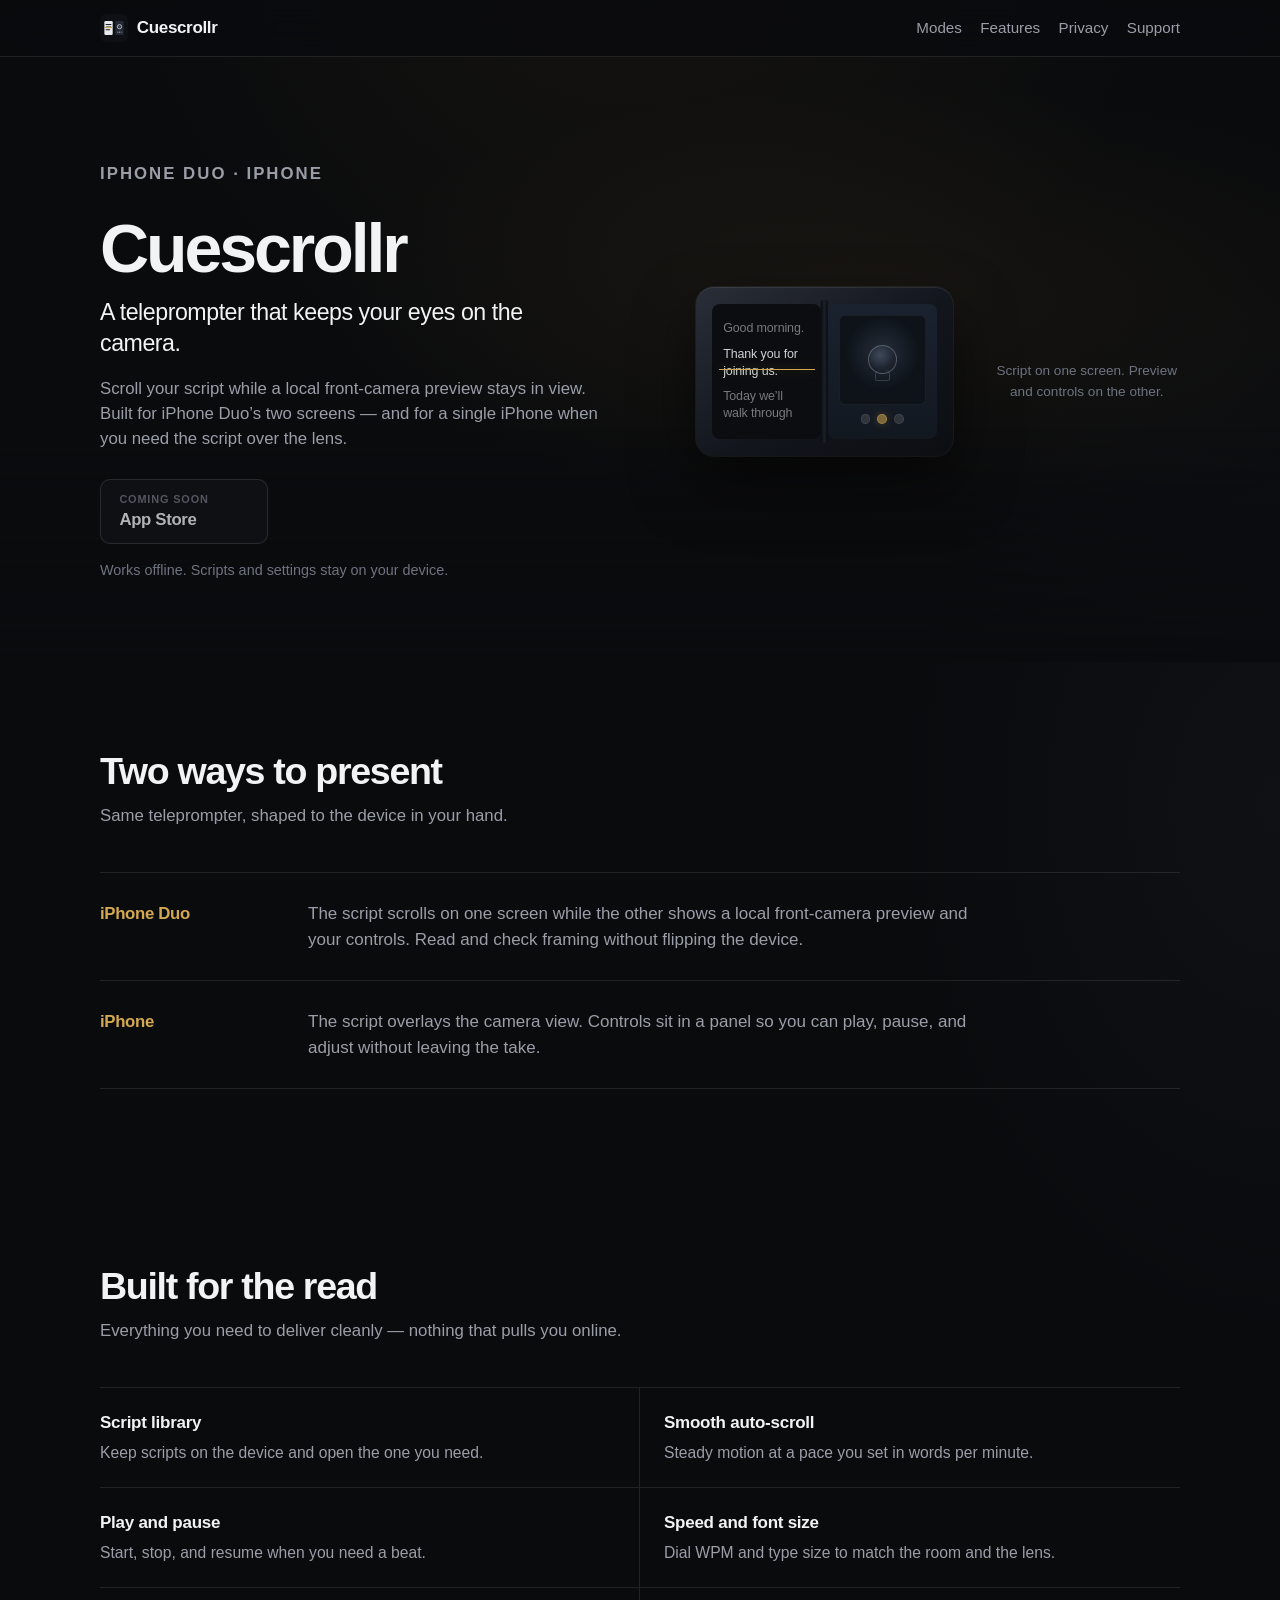
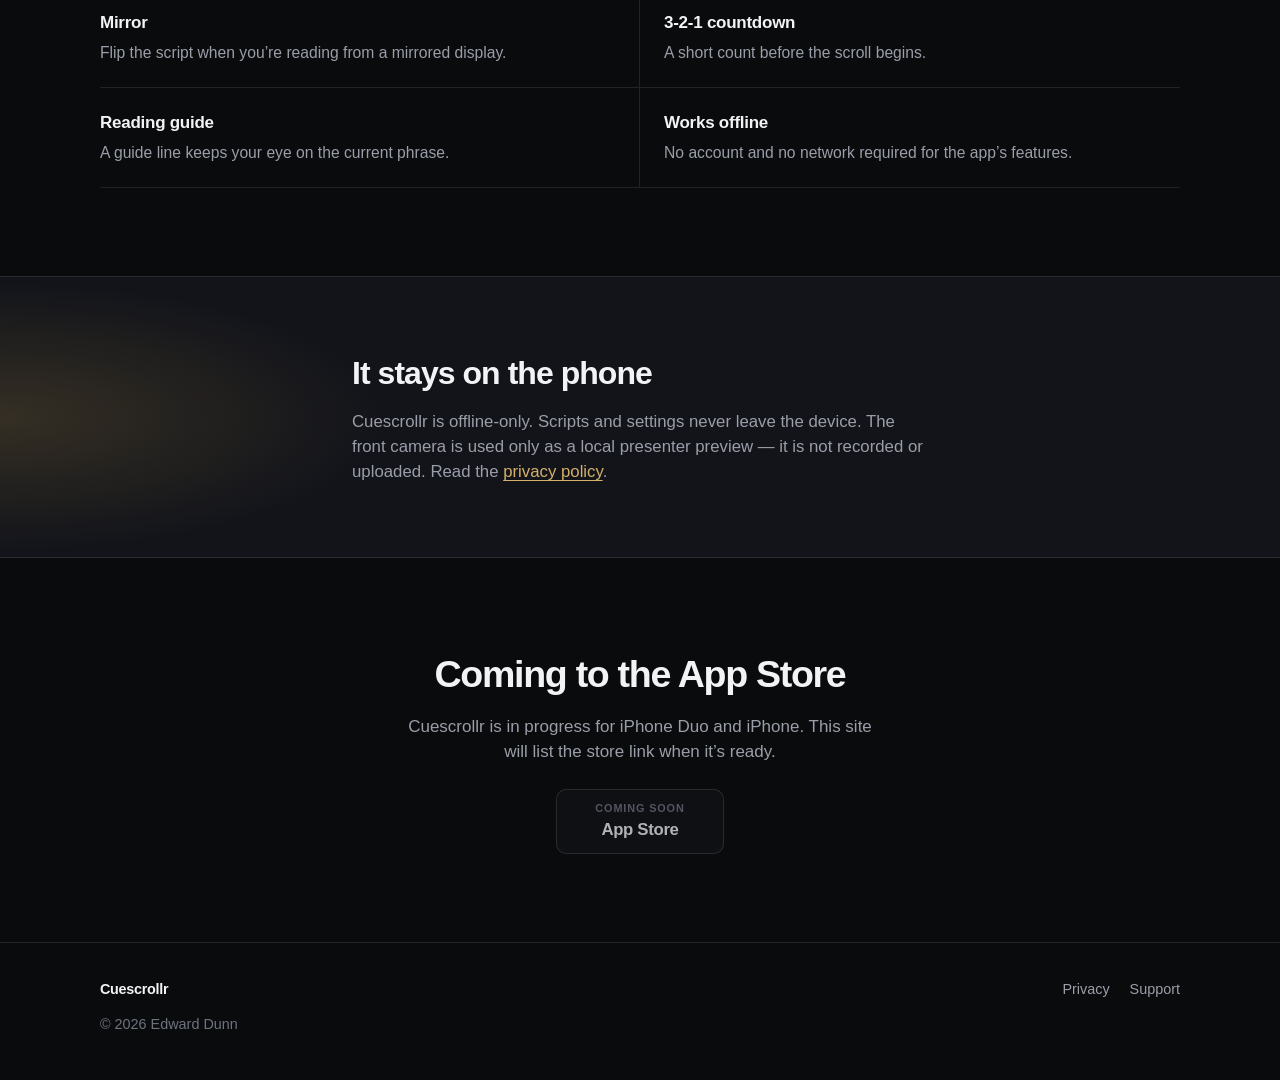
==== index.html @ 8143144c "Add outline marketing site for Cuescrollr. Landing, privacy, and support pages for cuescrollr.com. T" ====
<!DOCTYPE html>
<html lang="en">
<head>
  <meta charset="utf-8">
  <meta name="viewport" content="width=device-width, initial-scale=1">
  <title>Cuescrollr — Teleprompter for iPhone Duo and iPhone</title>
  <meta name="description" content="Cuescrollr is a teleprompter for iPhone Duo and iPhone. Script on one screen, local camera preview on the other — or script over camera on a single iPhone. Fully offline.">
  <link rel="canonical" href="https://cuescrollr.com/">
  <link rel="icon" href="favicon.svg" type="image/svg+xml">
  <link rel="icon" href="favicon-32.png" type="image/png" sizes="32x32">
  <link rel="apple-touch-icon" href="apple-touch-icon.png">
  <meta name="theme-color" content="#0a0b0d">
  <meta property="og:type" content="website">
  <meta property="og:site_name" content="Cuescrollr">
  <meta property="og:title" content="Cuescrollr — Teleprompter for iPhone Duo and iPhone">
  <meta property="og:description" content="A teleprompter for iPhone Duo and iPhone. Script library, smooth scroll, and a local front-camera preview — all on your device.">
  <meta property="og:url" content="https://cuescrollr.com/">
  <meta name="twitter:card" content="summary">
  <meta name="twitter:title" content="Cuescrollr">
  <meta name="twitter:description" content="A teleprompter for iPhone Duo and iPhone. Fully offline.">
  <link rel="stylesheet" href="styles.css">
</head>
<body>
  <a class="skip" href="#main">Skip to content</a>
  <header class="site-header">
    <div class="wrap nav">
      <a class="brand" href="index.html">
        <img src="favicon.svg" width="28" height="28" alt="">
        Cuescrollr
      </a>
      <nav class="nav-links" aria-label="Primary">
        <a href="#modes">Modes</a>
        <a href="#features">Features</a>
        <a href="privacy.html">Privacy</a>
        <a href="support.html">Support</a>
      </nav>
    </div>
  </header>

  <main id="main">
    <section class="hero" aria-labelledby="hero-title">
      <div class="wrap hero-grid">
        <div class="hero-copy">
          <p class="hero-kicker">iPhone Duo · iPhone</p>
          <h1 id="hero-title">Cuescrollr</h1>
          <p class="lede">A teleprompter that keeps your eyes on the camera.</p>
          <p>Scroll your script while a local front-camera preview stays in view. Built for iPhone Duo’s two screens — and for a single iPhone when you need the script over the lens.</p>
          <div class="cta-row">
            <span class="btn-store" aria-disabled="true" role="text">
              <span class="btn-kicker">Coming soon</span>
              <span class="btn-label">App Store</span>
            </span>
          </div>
          <p class="note">Works offline. Scripts and settings stay on your device.</p>
        </div>

        <div class="duo-stage">
          <figure class="duo-device" aria-label="Illustration of a dual-screen teleprompter">
            <div class="duo-hinge" aria-hidden="true"></div>
            <div class="duo-screens">
              <div class="panel panel--script" aria-hidden="true">
                <div class="guide"></div>
                <div class="script-scroll">
                  <div class="script-lines">
                    <span>Good morning.</span>
                    <span>Thank you for joining us.</span>
                    <span>Today we’ll walk through</span>
                    <span>the plan for the week,</span>
                    <span>then open the floor</span>
                    <span>for questions.</span>
                    <span>Take a breath.</span>
                    <span>Look into the lens.</span>
                    <span>Keep a steady pace.</span>
                    <span>Pause when it helps.</span>
                    <span>Good morning.</span>
                    <span>Thank you for joining us.</span>
                    <span>Today we’ll walk through</span>
                    <span>the plan for the week,</span>
                    <span>then open the floor</span>
                    <span>for questions.</span>
                  </div>
                </div>
              </div>
              <div class="panel panel--preview" aria-hidden="true">
                <div class="preview-frame">
                  <div class="preview-silhouette"></div>
                </div>
                <div class="preview-controls">
                  <span class="ctrl"></span>
                  <span class="ctrl ctrl--accent"></span>
                  <span class="ctrl"></span>
                </div>
              </div>
            </div>
          </figure>
          <p class="duo-caption">Script on one screen. Preview and controls on the other.</p>
        </div>
      </div>
    </section>

    <section class="section" id="modes" aria-labelledby="modes-title">
      <div class="wrap">
        <header class="section-head">
          <h2 id="modes-title">Two ways to present</h2>
          <p>Same teleprompter, shaped to the device in your hand.</p>
        </header>
        <div class="modes">
          <article class="mode">
            <h3>iPhone Duo</h3>
            <p>The script scrolls on one screen while the other shows a local front-camera preview and your controls. Read and check framing without flipping the device.</p>
          </article>
          <article class="mode">
            <h3>iPhone</h3>
            <p>The script overlays the camera view. Controls sit in a panel so you can play, pause, and adjust without leaving the take.</p>
          </article>
        </div>
      </div>
    </section>

    <section class="section" id="features" aria-labelledby="features-title">
      <div class="wrap">
        <header class="section-head">
          <h2 id="features-title">Built for the read</h2>
          <p>Everything you need to deliver cleanly — nothing that pulls you online.</p>
        </header>
        <ul class="features">
          <li>
            <strong>Script library</strong>
            <span>Keep scripts on the device and open the one you need.</span>
          </li>
          <li>
            <strong>Smooth auto-scroll</strong>
            <span>Steady motion at a pace you set in words per minute.</span>
          </li>
          <li>
            <strong>Play and pause</strong>
            <span>Start, stop, and resume when you need a beat.</span>
          </li>
          <li>
            <strong>Speed and font size</strong>
            <span>Dial WPM and type size to match the room and the lens.</span>
          </li>
          <li>
            <strong>Mirror</strong>
            <span>Flip the script when you’re reading from a mirrored display.</span>
          </li>
          <li>
            <strong>3-2-1 countdown</strong>
            <span>A short count before the scroll begins.</span>
          </li>
          <li>
            <strong>Reading guide</strong>
            <span>A guide line keeps your eye on the current phrase.</span>
          </li>
          <li>
            <strong>Works offline</strong>
            <span>No account and no network required for the app’s features.</span>
          </li>
        </ul>
      </div>
    </section>

    <section class="band" aria-labelledby="privacy-band-title">
      <div class="wrap band-inner">
        <h2 id="privacy-band-title">It stays on the phone</h2>
        <p>Cuescrollr is offline-only. Scripts and settings never leave the device. The front camera is used only as a local presenter preview — it is not recorded or uploaded. Read the <a href="privacy.html">privacy policy</a>.</p>
      </div>
    </section>

    <section class="cta" aria-labelledby="cta-title">
      <div class="wrap cta-inner">
        <h2 id="cta-title">Coming to the App Store</h2>
        <p>Cuescrollr is in progress for iPhone Duo and iPhone. This site will list the store link when it’s ready.</p>
        <span class="btn-store" aria-disabled="true" role="text">
          <span class="btn-kicker">Coming soon</span>
          <span class="btn-label">App Store</span>
        </span>
      </div>
    </section>
  </main>

  <footer class="site-footer">
    <div class="wrap">
      <div class="footer-row">
        <a class="footer-brand" href="index.html">Cuescrollr</a>
        <nav class="footer-links" aria-label="Footer">
          <a href="privacy.html">Privacy</a>
          <a href="support.html">Support</a>
        </nav>
      </div>
      <p class="footer-note">© 2026 Edward Dunn</p>
    </div>
  </footer>
</body>
</html>
---- styles.css ----
/* Cuescrollr — dark, typographic, calm. System fonts only. No trackers. */
:root {
  --bg: #0a0b0d;
  --bg-elevated: #12141a;
  --bg-soft: #161922;
  --text: #f2f3f5;
  --text-secondary: #9a9ea8;
  --text-dim: #6e7380;
  --link: #d4b06a;
  --accent: #d4a850;
  --accent-soft: rgba(212, 168, 80, 0.18);
  --rule: rgba(242, 243, 245, 0.1);
  --rule-strong: rgba(242, 243, 245, 0.16);
  --device: #1a1d24;
  --device-bezel: #050608;
  --script: #e8ecf0;
  --preview: #2a3140;
  --header-bg: color-mix(in srgb, var(--bg) 78%, transparent);
  --content: 1080px;
  --prose: 640px;
  --pad: clamp(1.25rem, 4vw, 2.5rem);
  --ease: cubic-bezier(0.22, 1, 0.36, 1);
}

*,
*::before,
*::after {
  box-sizing: border-box;
}

html {
  -webkit-text-size-adjust: 100%;
  scroll-behavior: smooth;
}

@media (prefers-reduced-motion: reduce) {
  html {
    scroll-behavior: auto;
  }

  *,
  *::before,
  *::after {
    animation-duration: 0.01ms !important;
    animation-iteration-count: 1 !important;
    transition-duration: 0.01ms !important;
  }
}

body {
  margin: 0;
  min-height: 100vh;
  font-family: -apple-system, BlinkMacSystemFont, "SF Pro Text", "SF Pro Display",
    "Segoe UI", "Helvetica Neue", Helvetica, Arial, sans-serif;
  font-size: 17px;
  line-height: 1.5;
  color: var(--text);
  background:
    radial-gradient(ellipse 80% 50% at 50% -10%, rgba(212, 168, 80, 0.07), transparent 55%),
    radial-gradient(ellipse 60% 40% at 100% 30%, rgba(90, 110, 140, 0.06), transparent 50%),
    var(--bg);
  text-rendering: optimizeLegibility;
  -webkit-font-smoothing: antialiased;
}

img {
  max-width: 100%;
  height: auto;
  display: block;
}

a {
  color: var(--link);
  text-decoration-thickness: 1px;
  text-underline-offset: 0.18em;
}

a:hover {
  color: var(--text);
}

a:focus-visible,
.btn-store:focus-visible {
  outline: 2px solid var(--accent);
  outline-offset: 3px;
}

.skip {
  position: absolute;
  left: 0.75rem;
  top: -3rem;
  z-index: 40;
  padding: 0.5rem 0.75rem;
  border-radius: 6px;
  background: var(--text);
  color: var(--bg);
  font-weight: 600;
  text-decoration: none;
}

.skip:focus {
  top: 0.75rem;
}

.wrap {
  width: min(var(--content), calc(100% - var(--pad) * 2));
  margin-inline: auto;
}

/* Header */
.site-header {
  position: sticky;
  top: 0;
  z-index: 30;
  backdrop-filter: saturate(160%) blur(18px);
  -webkit-backdrop-filter: saturate(160%) blur(18px);
  background: var(--header-bg);
  border-bottom: 1px solid var(--rule);
}

.nav {
  display: flex;
  align-items: center;
  justify-content: space-between;
  min-height: 56px;
  gap: 1rem;
}

.brand {
  display: flex;
  align-items: center;
  gap: 0.55rem;
  color: var(--text);
  font-weight: 600;
  letter-spacing: -0.02em;
  text-decoration: none;
}

.brand:hover {
  text-decoration: none;
  color: var(--text);
}

.brand img,
.brand svg {
  width: 28px;
  height: 28px;
  border-radius: 6px;
  flex-shrink: 0;
}

.nav-links {
  display: flex;
  flex-wrap: wrap;
  gap: 0.35rem 1.15rem;
  font-size: 0.95rem;
}

.nav-links a {
  color: var(--text-secondary);
  text-decoration: none;
}

.nav-links a:hover,
.nav-links a[aria-current="page"] {
  color: var(--text);
}

/* Hero */
.hero {
  position: relative;
  padding: clamp(3.5rem, 10vw, 6.5rem) 0 clamp(3rem, 8vw, 5rem);
  overflow: hidden;
}

.hero::before {
  content: "";
  position: absolute;
  inset: 0;
  background:
    linear-gradient(180deg, transparent 60%, var(--bg)),
    radial-gradient(ellipse 70% 55% at 70% 40%, rgba(212, 168, 80, 0.06), transparent 65%);
  pointer-events: none;
}

.hero-grid {
  position: relative;
  display: grid;
  gap: clamp(2.5rem, 6vw, 4rem);
  align-items: center;
}

@media (min-width: 900px) {
  .hero-grid {
    grid-template-columns: minmax(0, 1fr) minmax(0, 1.05fr);
    gap: 3.5rem;
  }
}

.hero-copy {
  max-width: 34rem;
}

.hero-kicker {
  margin: 0 0 1rem;
  color: var(--accent);
  font-size: 0.8rem;
  font-weight: 600;
  letter-spacing: 0.12em;
  text-transform: uppercase;
}

.hero h1 {
  margin: 0 0 0.85rem;
  font-size: clamp(2.75rem, 7vw, 4.25rem);
  font-weight: 650;
  letter-spacing: -0.045em;
  line-height: 1.02;
}

.lede {
  margin: 0 0 1rem;
  font-size: clamp(1.2rem, 2.4vw, 1.45rem);
  font-weight: 450;
  letter-spacing: -0.02em;
  line-height: 1.35;
  color: var(--text);
}

.hero-copy > p:not(.lede):not(.note) {
  margin: 0 0 1.75rem;
  color: var(--text-secondary);
  font-size: 1.05rem;
  max-width: 32em;
}

.cta-row {
  display: flex;
  flex-wrap: wrap;
  align-items: center;
  gap: 1rem 1.25rem;
  margin-bottom: 1rem;
}

.btn-store {
  display: inline-flex;
  flex-direction: column;
  justify-content: center;
  min-width: 10.5rem;
  padding: 0.65rem 1.15rem 0.7rem;
  border: 1px solid var(--rule-strong);
  border-radius: 10px;
  background: color-mix(in srgb, var(--bg-elevated) 80%, transparent);
  color: var(--text);
  text-decoration: none;
  cursor: default;
  opacity: 0.72;
}

.btn-kicker {
  font-size: 0.68rem;
  font-weight: 600;
  letter-spacing: 0.08em;
  text-transform: uppercase;
  color: var(--text-dim);
}

.btn-label {
  font-size: 1.05rem;
  font-weight: 600;
  letter-spacing: -0.02em;
}

.note {
  margin: 0;
  font-size: 0.9rem;
  color: var(--text-dim);
}

/* Dual-screen illustration */
.duo-stage {
  position: relative;
  display: flex;
  justify-content: center;
  align-items: center;
  min-height: 320px;
  padding: 1rem 0;
}

.duo-device {
  position: relative;
  width: min(100%, 440px);
  aspect-ratio: 16 / 10.5;
  padding: 3.2%;
  border-radius: 18px;
  background:
    linear-gradient(145deg, #2a2e38, #12151c 55%, #0c0e12);
  box-shadow:
    0 0 0 1px rgba(255, 255, 255, 0.06),
    0 28px 60px rgba(0, 0, 0, 0.55),
    inset 0 1px 0 rgba(255, 255, 255, 0.08);
}

.duo-hinge {
  position: absolute;
  top: 8%;
  bottom: 8%;
  left: 50%;
  width: 2.5%;
  transform: translateX(-50%);
  border-radius: 2px;
  background: linear-gradient(90deg, #090b0e, #1c2028, #090b0e);
  z-index: 2;
}

.duo-screens {
  display: grid;
  grid-template-columns: 1fr 1fr;
  gap: 2.8%;
  height: 100%;
}

.panel {
  position: relative;
  overflow: hidden;
  border-radius: 8px;
  background: var(--device-bezel);
}

.panel--script {
  background: #0c0d10;
  color: var(--script);
}

.script-scroll {
  position: absolute;
  inset: 12% 10% 12%;
  overflow: hidden;
}

.script-lines {
  display: flex;
  flex-direction: column;
  gap: 0.72em;
  font-size: clamp(0.55rem, 1.6vw, 0.78rem);
  font-weight: 500;
  letter-spacing: -0.01em;
  line-height: 1.35;
  color: rgba(232, 236, 240, 0.88);
  animation: cue-scroll 18s linear infinite;
}

.script-lines span {
  display: block;
}

.script-lines span:nth-child(odd) {
  opacity: 0.55;
}

.guide {
  position: absolute;
  left: 6%;
  right: 6%;
  top: 48%;
  height: 1.5px;
  background: var(--accent);
  box-shadow: 0 0 12px rgba(212, 168, 80, 0.45);
  z-index: 2;
  animation: guide-breathe 3.6s ease-in-out infinite;
}

@keyframes cue-scroll {
  from {
    transform: translateY(8%);
  }
  to {
    transform: translateY(-55%);
  }
}

@keyframes guide-breathe {
  0%,
  100% {
    opacity: 0.75;
  }
  50% {
    opacity: 1;
  }
}

.panel--preview {
  display: flex;
  flex-direction: column;
  background: linear-gradient(180deg, #1a2230 0%, #121820 100%);
}

.preview-frame {
  flex: 1;
  display: flex;
  align-items: center;
  justify-content: center;
  margin: 10% 10% 4%;
  border-radius: 6px;
  background:
    radial-gradient(circle at 50% 42%, rgba(120, 140, 170, 0.22), transparent 55%),
    #0e131a;
  border: 1px solid rgba(255, 255, 255, 0.05);
}

.preview-silhouette {
  width: 34%;
  aspect-ratio: 1;
  border-radius: 50%;
  border: 1.5px solid rgba(180, 190, 205, 0.35);
  background: radial-gradient(circle at 40% 35%, rgba(140, 160, 190, 0.25), transparent 60%);
  position: relative;
}

.preview-silhouette::after {
  content: "";
  position: absolute;
  left: 22%;
  right: 22%;
  bottom: -28%;
  height: 42%;
  border-radius: 40% 40% 20% 20%;
  border: 1.5px solid rgba(180, 190, 205, 0.22);
  border-top: none;
}

.preview-controls {
  display: flex;
  justify-content: center;
  align-items: center;
  gap: 8%;
  padding: 0 10% 10%;
  height: 22%;
}

.ctrl {
  width: 11%;
  aspect-ratio: 1;
  border-radius: 50%;
  background: rgba(255, 255, 255, 0.12);
  border: 1px solid rgba(255, 255, 255, 0.08);
}

.ctrl--accent {
  background: color-mix(in srgb, var(--accent) 55%, transparent);
  border-color: color-mix(in srgb, var(--accent) 40%, transparent);
  box-shadow: 0 0 10px rgba(212, 168, 80, 0.25);
  animation: pulse-play 2.8s ease-in-out infinite;
}

@keyframes pulse-play {
  0%,
  100% {
    box-shadow: 0 0 8px rgba(212, 168, 80, 0.2);
  }
  50% {
    box-shadow: 0 0 16px rgba(212, 168, 80, 0.4);
  }
}

.duo-caption {
  margin: 1.25rem 0 0;
  text-align: center;
  font-size: 0.85rem;
  color: var(--text-dim);
}

/* Sections */
.section {
  padding: clamp(3.5rem, 8vw, 5.5rem) 0;
}

.section-head {
  max-width: 36rem;
  margin-bottom: clamp(2rem, 4vw, 2.75rem);
}

.section-head h2 {
  margin: 0 0 0.6rem;
  font-size: clamp(1.75rem, 3.5vw, 2.35rem);
  font-weight: 650;
  letter-spacing: -0.035em;
  line-height: 1.15;
}

.section-head p {
  margin: 0;
  color: var(--text-secondary);
  font-size: 1.05rem;
}

.modes {
  display: grid;
  gap: 0;
  border-top: 1px solid var(--rule);
}

.mode {
  display: grid;
  gap: 0.75rem 2rem;
  padding: 1.75rem 0;
  border-bottom: 1px solid var(--rule);
}

@media (min-width: 720px) {
  .mode {
    grid-template-columns: 11rem 1fr;
    align-items: baseline;
  }
}

.mode h3 {
  margin: 0;
  font-size: 1.05rem;
  font-weight: 600;
  letter-spacing: -0.02em;
  color: var(--accent);
}

.mode p {
  margin: 0;
  color: var(--text-secondary);
  max-width: 40em;
}

.features {
  list-style: none;
  margin: 0;
  padding: 0;
  display: grid;
  gap: 0;
  border-top: 1px solid var(--rule);
}

@media (min-width: 720px) {
  .features {
    grid-template-columns: 1fr 1fr;
  }

  .features li:nth-child(odd) {
    border-right: 1px solid var(--rule);
  }
}

.features li {
  padding: 1.35rem 1.25rem 1.35rem 0;
  border-bottom: 1px solid var(--rule);
}

@media (min-width: 720px) {
  .features li:nth-child(even) {
    padding-left: 1.5rem;
  }
}

.features strong {
  display: block;
  margin-bottom: 0.3rem;
  font-weight: 600;
  letter-spacing: -0.015em;
  color: var(--text);
}

.features span {
  color: var(--text-secondary);
  font-size: 0.98rem;
}

.band {
  padding: clamp(3rem, 7vw, 4.5rem) 0;
  border-block: 1px solid var(--rule);
  background:
    radial-gradient(ellipse 50% 80% at 0% 50%, var(--accent-soft), transparent 60%),
    var(--bg-elevated);
}

.band-inner {
  max-width: 36rem;
}

.band h2 {
  margin: 0 0 0.75rem;
  font-size: clamp(1.6rem, 3vw, 2rem);
  font-weight: 650;
  letter-spacing: -0.03em;
}

.band p {
  margin: 0;
  color: var(--text-secondary);
  font-size: 1.05rem;
}

.band a {
  color: var(--link);
}

.cta {
  padding: clamp(3.5rem, 8vw, 5.5rem) 0;
  text-align: center;
}

.cta-inner {
  max-width: 30rem;
  margin-inline: auto;
}

.cta h2 {
  margin: 0 0 0.75rem;
  font-size: clamp(1.75rem, 3.5vw, 2.35rem);
  font-weight: 650;
  letter-spacing: -0.035em;
}

.cta p {
  margin: 0 0 1.5rem;
  color: var(--text-secondary);
}

.cta .btn-store {
  margin-inline: auto;
}

/* Interior pages */
.page {
  padding: clamp(2.5rem, 6vw, 4rem) 0 clamp(4rem, 8vw, 5.5rem);
}

.prose {
  width: min(var(--prose), 100%);
}

.prose h1 {
  margin: 0 0 0.4rem;
  font-size: clamp(2.1rem, 5vw, 2.85rem);
  font-weight: 650;
  letter-spacing: -0.04em;
  line-height: 1.1;
}

.updated {
  margin: 0 0 2rem;
  color: var(--text-dim);
  font-size: 0.92rem;
}

.prose h2 {
  margin: 2rem 0 0.55rem;
  font-size: 1.2rem;
  font-weight: 650;
  letter-spacing: -0.02em;
}

.prose p,
.prose li {
  color: var(--text-secondary);
}

.prose p {
  margin: 0 0 1rem;
}

.prose ul {
  margin: 0 0 1rem;
  padding-left: 1.15rem;
}

.prose li + li {
  margin-top: 0.4rem;
}

.faq {
  margin: 0.5rem 0 1.5rem;
}

.faq details {
  border-top: 1px solid var(--rule);
  padding: 1rem 0;
}

.faq details:last-child {
  border-bottom: 1px solid var(--rule);
}

.faq summary {
  cursor: pointer;
  font-weight: 600;
  letter-spacing: -0.015em;
  list-style: none;
  color: var(--text);
}

.faq summary::-webkit-details-marker {
  display: none;
}

.faq summary::after {
  content: "";
  float: right;
  width: 0.5rem;
  height: 0.5rem;
  margin-top: 0.4rem;
  border-right: 1.5px solid var(--text-dim);
  border-bottom: 1.5px solid var(--text-dim);
  transform: rotate(45deg);
}

.faq details[open] summary::after {
  transform: rotate(225deg);
  margin-top: 0.55rem;
}

.faq details p {
  margin: 0.75rem 0 0.15rem;
}

/* Footer */
.site-footer {
  border-top: 1px solid var(--rule);
  padding: 2.25rem 0 2.75rem;
  font-size: 0.9rem;
  color: var(--text-dim);
}

.footer-row {
  display: flex;
  flex-wrap: wrap;
  align-items: center;
  justify-content: space-between;
  gap: 0.75rem 1.5rem;
  margin-bottom: 0.85rem;
}

.footer-brand {
  color: var(--text);
  font-weight: 600;
  letter-spacing: -0.02em;
  text-decoration: none;
}

.footer-brand:hover {
  color: var(--text);
  text-decoration: none;
}

.footer-links {
  display: flex;
  flex-wrap: wrap;
  gap: 0.85rem 1.25rem;
}

.footer-links a {
  color: var(--text-secondary);
  text-decoration: none;
}

.footer-links a:hover {
  color: var(--text);
}

.footer-note {
  margin: 0;
}
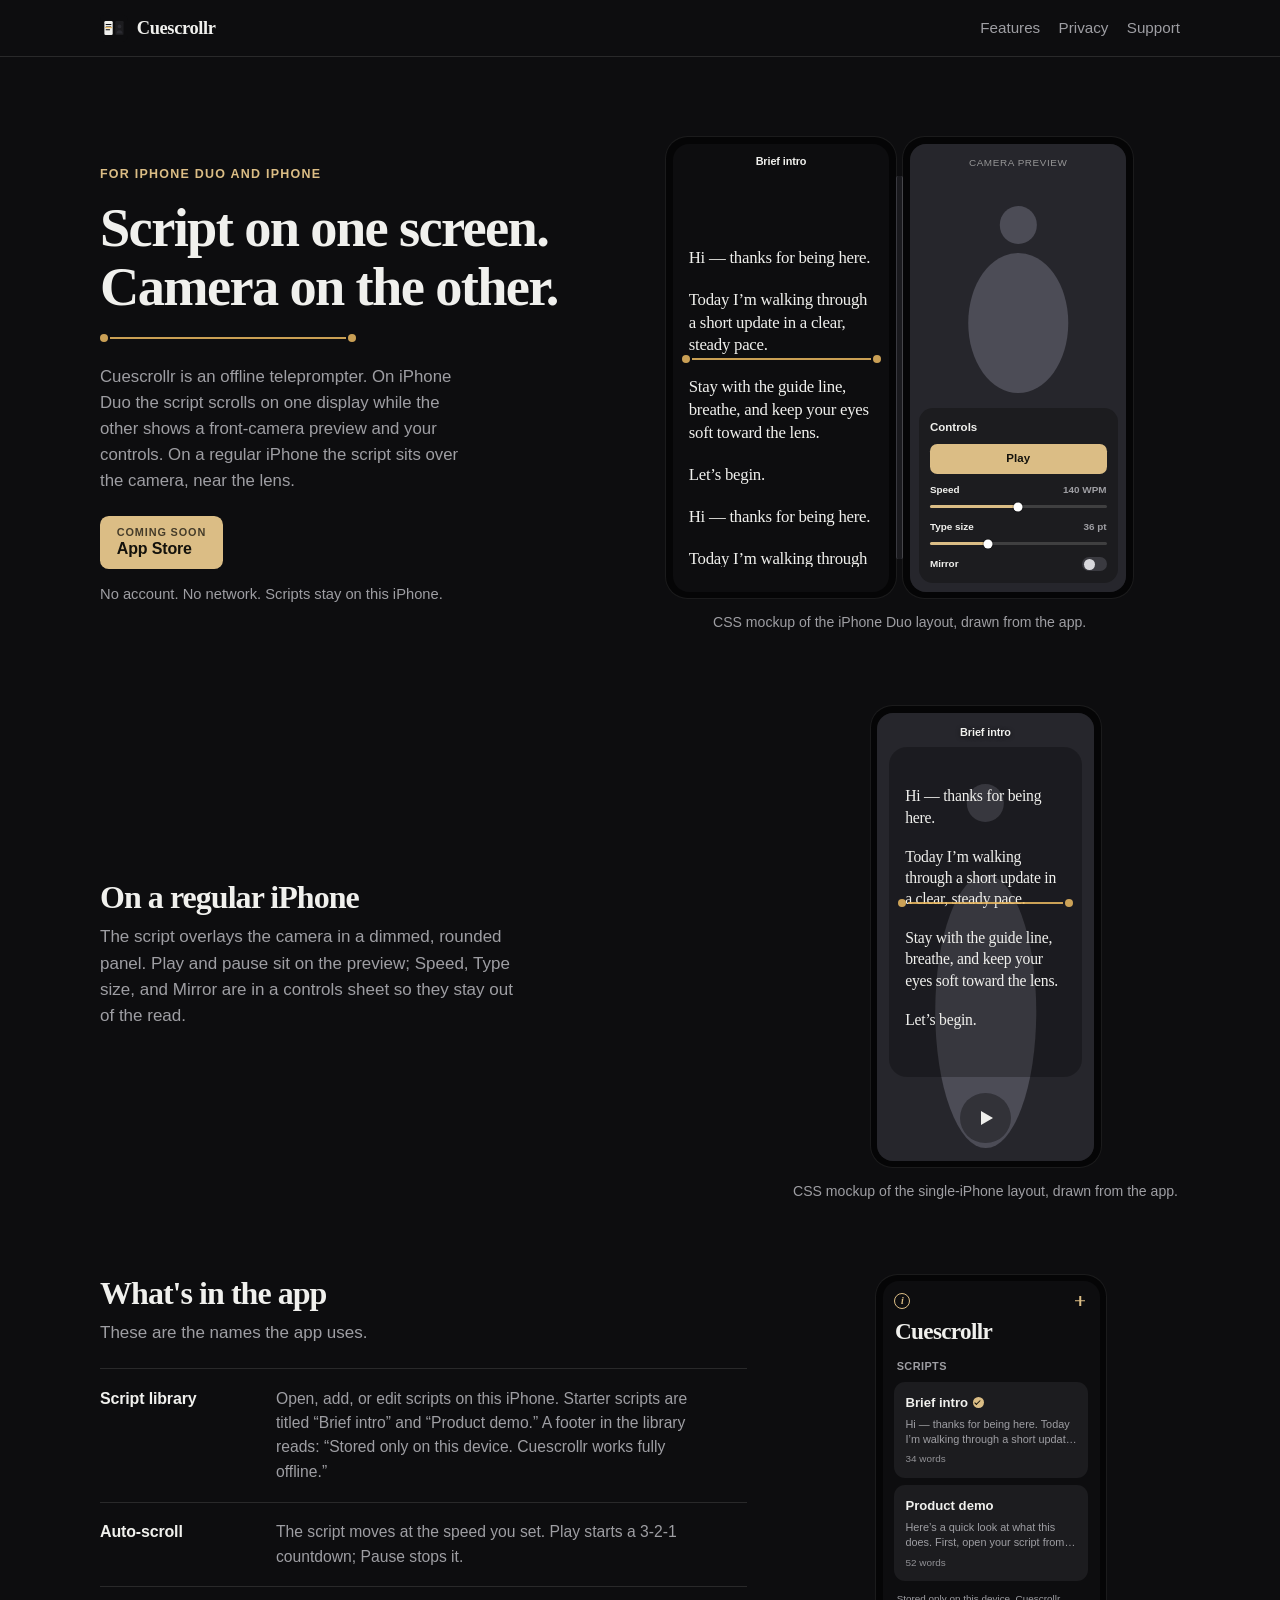
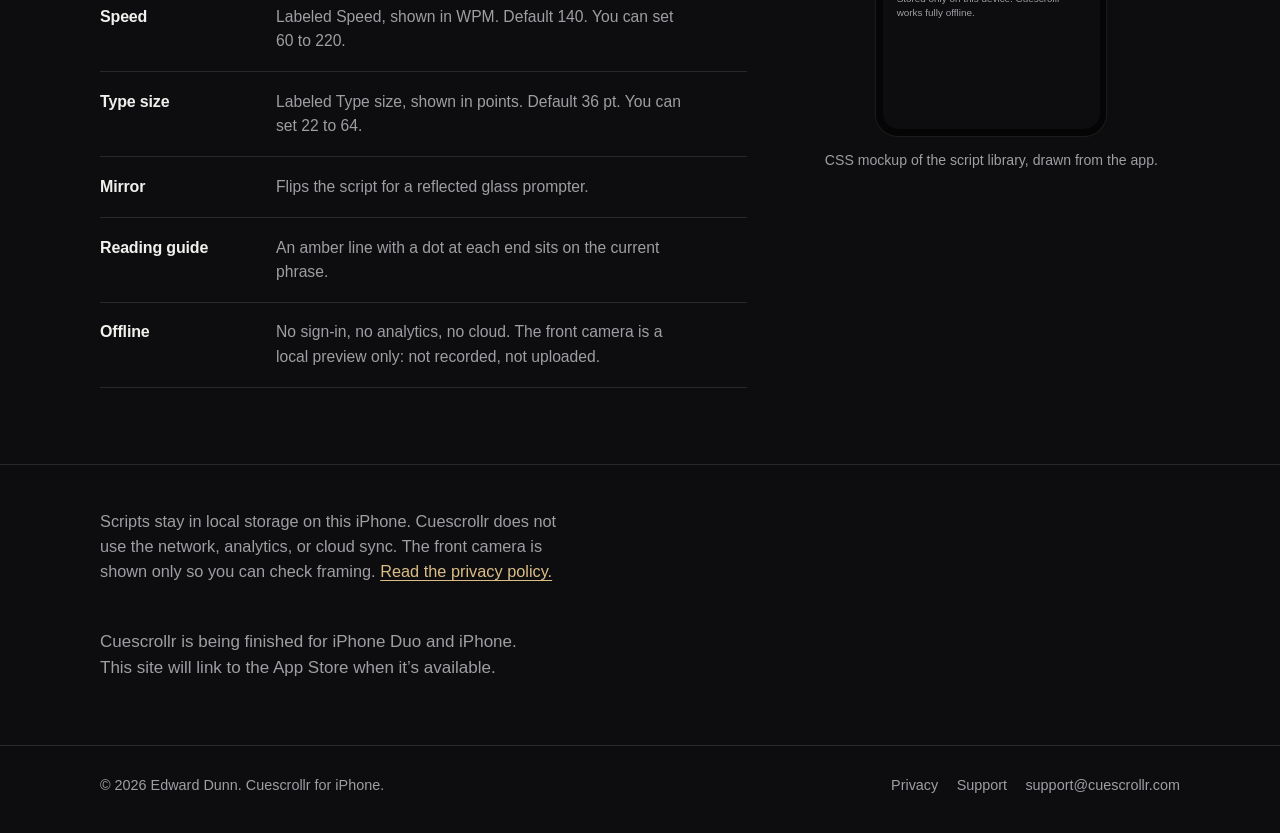
==== commit da942d35: "Redesign the marketing site for the actual Cuescrollr app. Replace the generic dark landing page wit" ====
--- a/index.html
+++ b/index.html
@@ -4,32 +4,32 @@
   <meta charset="utf-8">
   <meta name="viewport" content="width=device-width, initial-scale=1">
   <title>Cuescrollr — Teleprompter for iPhone Duo and iPhone</title>
-  <meta name="description" content="Cuescrollr is a teleprompter for iPhone Duo and iPhone. Script on one screen, local camera preview on the other — or script over camera on a single iPhone. Fully offline.">
-  <link rel="canonical" href="https://cuescrollr.com/">
+  <meta name="description" content="Cuescrollr is an offline teleprompter for iPhone Duo and iPhone. Script on one screen, front-camera preview on the other — or script over the lens on a single iPhone.">
+  <link rel="canonical" href="https://erdtheturd.github.io/cuescrollr/">
   <link rel="icon" href="favicon.svg" type="image/svg+xml">
   <link rel="icon" href="favicon-32.png" type="image/png" sizes="32x32">
   <link rel="apple-touch-icon" href="apple-touch-icon.png">
-  <meta name="theme-color" content="#0a0b0d">
+  <meta name="theme-color" content="#0D0D0F">
   <meta property="og:type" content="website">
   <meta property="og:site_name" content="Cuescrollr">
   <meta property="og:title" content="Cuescrollr — Teleprompter for iPhone Duo and iPhone">
-  <meta property="og:description" content="A teleprompter for iPhone Duo and iPhone. Script library, smooth scroll, and a local front-camera preview — all on your device.">
-  <meta property="og:url" content="https://cuescrollr.com/">
+  <meta property="og:description" content="An offline teleprompter for iPhone Duo and iPhone. Script on one screen, front-camera preview on the other.">
+  <meta property="og:url" content="https://erdtheturd.github.io/cuescrollr/">
   <meta name="twitter:card" content="summary">
   <meta name="twitter:title" content="Cuescrollr">
-  <meta name="twitter:description" content="A teleprompter for iPhone Duo and iPhone. Fully offline.">
+  <meta name="twitter:description" content="An offline teleprompter for iPhone Duo and iPhone.">
   <link rel="stylesheet" href="styles.css">
 </head>
 <body>
   <a class="skip" href="#main">Skip to content</a>
+
   <header class="site-header">
     <div class="wrap nav">
-      <a class="brand" href="index.html">
+      <a class="brand" href="./">
         <img src="favicon.svg" width="28" height="28" alt="">
         Cuescrollr
       </a>
       <nav class="nav-links" aria-label="Primary">
-        <a href="#modes">Modes</a>
         <a href="#features">Features</a>
         <a href="privacy.html">Privacy</a>
         <a href="support.html">Support</a>
@@ -38,157 +38,213 @@
   </header>
 
   <main id="main">
-    <section class="hero" aria-labelledby="hero-title">
+    <section class="hero">
       <div class="wrap hero-grid">
         <div class="hero-copy">
-          <p class="hero-kicker">iPhone Duo · iPhone</p>
-          <h1 id="hero-title">Cuescrollr</h1>
-          <p class="lede">A teleprompter that keeps your eyes on the camera.</p>
-          <p>Scroll your script while a local front-camera preview stays in view. Built for iPhone Duo’s two screens — and for a single iPhone when you need the script over the lens.</p>
-          <div class="cta-row">
-            <span class="btn-store" aria-disabled="true" role="text">
+          <p class="kicker">For iPhone Duo and iPhone</p>
+          <h1>Script on one screen. Camera on the other.</h1>
+          <span class="cue-rule" aria-hidden="true"><span class="cue-line"></span></span>
+          <p class="lede">Cuescrollr is an offline teleprompter. On iPhone Duo the script scrolls on one display while the other shows a front-camera preview and your controls. On a regular iPhone the script sits over the camera, near the lens.</p>
+          <p class="store">
+            <span class="btn-soon" aria-disabled="true">
               <span class="btn-kicker">Coming soon</span>
               <span class="btn-label">App Store</span>
             </span>
-          </div>
-          <p class="note">Works offline. Scripts and settings stay on your device.</p>
+          </p>
+          <p class="note">No account. No network. Scripts stay on this iPhone.</p>
         </div>
 
-        <div class="duo-stage">
-          <figure class="duo-device" aria-label="Illustration of a dual-screen teleprompter">
-            <div class="duo-hinge" aria-hidden="true"></div>
-            <div class="duo-screens">
-              <div class="panel panel--script" aria-hidden="true">
-                <div class="guide"></div>
-                <div class="script-scroll">
-                  <div class="script-lines">
-                    <span>Good morning.</span>
-                    <span>Thank you for joining us.</span>
-                    <span>Today we’ll walk through</span>
-                    <span>the plan for the week,</span>
-                    <span>then open the floor</span>
-                    <span>for questions.</span>
-                    <span>Take a breath.</span>
-                    <span>Look into the lens.</span>
-                    <span>Keep a steady pace.</span>
-                    <span>Pause when it helps.</span>
-                    <span>Good morning.</span>
-                    <span>Thank you for joining us.</span>
-                    <span>Today we’ll walk through</span>
-                    <span>the plan for the week,</span>
-                    <span>then open the floor</span>
-                    <span>for questions.</span>
-                  </div>
-                </div>
-              </div>
-              <div class="panel panel--preview" aria-hidden="true">
-                <div class="preview-frame">
-                  <div class="preview-silhouette"></div>
-                </div>
-                <div class="preview-controls">
-                  <span class="ctrl"></span>
-                  <span class="ctrl ctrl--accent"></span>
-                  <span class="ctrl"></span>
-                </div>
-              </div>
-            </div>
-          </figure>
-          <p class="duo-caption">Script on one screen. Preview and controls on the other.</p>
+        <figure class="duo-figure">
+          <div class="duo-device" role="img" aria-label="Two iPhone screens side by side. The left screen shows a scrolling serif script with an amber guide line. The right screen shows a camera preview and a Controls card with Play, Speed 140 WPM, Type size 36 pt, and Mirror.">
+            <div class="phone" aria-hidden="true">
+              <div class="bezel">
+                <div class="screen script-screen">
+                  <p class="screen-title">Brief intro</p>
+                  <div class="script-stage">
+                    <div class="script-scroll">
+                      <p>Hi — thanks for being here.</p>
+                      <p>Today I’m walking through a short update in a clear, steady pace.</p>
+                      <p>Stay with the guide line, breathe, and keep your eyes soft toward the lens.</p>
+                      <p>Let’s begin.</p>
+                      <p>Hi — thanks for being here.</p>
+                      <p>Today I’m walking through a short update in a clear, steady pace.</p>
+                    </div>
+                    <div class="guide">
+                      <span class="guide-dot"></span>
+                      <span class="guide-line"></span>
+                      <span class="guide-dot"></span>
+                    </div>
+                  </div>
+                </div>
+              </div>
+            </div>
+            <div class="hinge" aria-hidden="true"></div>
+            <div class="phone" aria-hidden="true">
+              <div class="bezel">
+                <div class="screen camera-screen">
+                  <div class="preview">
+                    <div class="preview-room"></div>
+                    <div class="silhouette"></div>
+                    <p class="preview-tag">Camera preview</p>
+                  </div>
+                  <div class="controls-card">
+                    <p class="controls-heading">Controls</p>
+                    <div class="play-btn">Play</div>
+                    <div class="control-row">
+                      <span>Speed</span>
+                      <span class="control-value">140 WPM</span>
+                    </div>
+                    <div class="slider" style="--fill: 50%"><span class="slider-track"></span></div>
+                    <div class="control-row">
+                      <span>Type size</span>
+                      <span class="control-value">36 pt</span>
+                    </div>
+                    <div class="slider" style="--fill: 33%"><span class="slider-track"></span></div>
+                    <div class="mirror-row">
+                      <span>Mirror</span>
+                      <span class="toggle" aria-hidden="true"></span>
+                    </div>
+                  </div>
+                </div>
+              </div>
+            </div>
+          </div>
+          <figcaption>CSS mockup of the iPhone Duo layout, drawn from the app.</figcaption>
+        </figure>
+      </div>
+    </section>
+
+    <section class="single-section" id="iphone" aria-labelledby="single-title">
+      <div class="wrap single-grid">
+        <div class="single-copy">
+          <h2 id="single-title">On a regular iPhone</h2>
+          <p>The script overlays the camera in a dimmed, rounded panel. Play and pause sit on the preview; Speed, Type size, and Mirror are in a controls sheet so they stay out of the read.</p>
         </div>
-      </div>
-    </section>
-
-    <section class="section" id="modes" aria-labelledby="modes-title">
+        <figure class="single-figure">
+          <div class="phone phone-solo" role="img" aria-label="A single iPhone. A dimmed rounded panel of serif script with an amber guide line sits over a camera preview. A circular Play control is at the bottom.">
+            <div class="bezel" aria-hidden="true">
+              <div class="screen stacked-screen">
+                <div class="preview preview-fill">
+                  <div class="preview-room"></div>
+                  <div class="silhouette"></div>
+                </div>
+                <p class="screen-title screen-title-overlay">Brief intro</p>
+                <div class="script-overlay">
+                  <div class="script-stage script-stage-inset">
+                    <div class="script-scroll script-scroll-static">
+                      <p>Hi — thanks for being here.</p>
+                      <p>Today I’m walking through a short update in a clear, steady pace.</p>
+                      <p>Stay with the guide line, breathe, and keep your eyes soft toward the lens.</p>
+                      <p>Let’s begin.</p>
+                    </div>
+                    <div class="guide">
+                      <span class="guide-dot"></span>
+                      <span class="guide-line"></span>
+                      <span class="guide-dot"></span>
+                    </div>
+                  </div>
+                </div>
+                <div class="play-disc">
+                  <span class="play-icon"></span>
+                </div>
+              </div>
+            </div>
+          </div>
+          <figcaption>CSS mockup of the single-iPhone layout, drawn from the app.</figcaption>
+        </figure>
+      </div>
+    </section>
+
+    <section class="features" id="features" aria-labelledby="features-title">
+      <div class="wrap features-grid">
+        <div class="features-main">
+          <div class="features-head">
+            <h2 id="features-title">What's in the app</h2>
+            <p>These are the names the app uses.</p>
+          </div>
+          <ul class="feature-list">
+            <li>
+              <h3>Script library</h3>
+              <p>Open, add, or edit scripts on this iPhone. Starter scripts are titled “Brief intro” and “Product demo.” A footer in the library reads: “Stored only on this device. Cuescrollr works fully offline.”</p>
+            </li>
+            <li>
+              <h3>Auto-scroll</h3>
+              <p>The script moves at the speed you set. Play starts a 3-2-1 countdown; Pause stops it.</p>
+            </li>
+            <li>
+              <h3>Speed</h3>
+              <p>Labeled Speed, shown in WPM. Default 140. You can set 60 to 220.</p>
+            </li>
+            <li>
+              <h3>Type size</h3>
+              <p>Labeled Type size, shown in points. Default 36 pt. You can set 22 to 64.</p>
+            </li>
+            <li>
+              <h3>Mirror</h3>
+              <p>Flips the script for a reflected glass prompter.</p>
+            </li>
+            <li>
+              <h3>Reading guide</h3>
+              <p>An amber line with a dot at each end sits on the current phrase.</p>
+            </li>
+            <li>
+              <h3>Offline</h3>
+              <p>No sign-in, no analytics, no cloud. The front camera is a local preview only: not recorded, not uploaded.</p>
+            </li>
+          </ul>
+        </div>
+
+        <figure class="library-figure">
+          <div class="phone phone-solo phone-library" role="img" aria-label="The script library screen. Navigation title Cuescrollr, a Scripts list with Brief intro and Product demo, and the footer Stored only on this device. Cuescrollr works fully offline.">
+            <div class="bezel" aria-hidden="true">
+              <div class="screen library-screen">
+                <div class="lib-bar">
+                  <span class="lib-icon info"></span>
+                  <span class="lib-icon plus"></span>
+                </div>
+                <p class="lib-wordmark">Cuescrollr</p>
+                <p class="lib-section">Scripts</p>
+                <div class="lib-row is-selected">
+                  <p class="lib-title">Brief intro <span class="check"></span></p>
+                  <p class="lib-preview">Hi — thanks for being here. Today I’m walking through a short update in a clear, steady pace.</p>
+                  <p class="lib-meta">34 words</p>
+                </div>
+                <div class="lib-row">
+                  <p class="lib-title">Product demo</p>
+                  <p class="lib-preview">Here’s a quick look at what this does. First, open your script from the library.</p>
+                  <p class="lib-meta">52 words</p>
+                </div>
+                <p class="lib-footer">Stored only on this device. Cuescrollr works fully offline.</p>
+              </div>
+            </div>
+          </div>
+          <figcaption>CSS mockup of the script library, drawn from the app.</figcaption>
+        </figure>
+      </div>
+    </section>
+
+    <section class="privacy-band" aria-labelledby="privacy-band-title">
       <div class="wrap">
-        <header class="section-head">
-          <h2 id="modes-title">Two ways to present</h2>
-          <p>Same teleprompter, shaped to the device in your hand.</p>
-        </header>
-        <div class="modes">
-          <article class="mode">
-            <h3>iPhone Duo</h3>
-            <p>The script scrolls on one screen while the other shows a local front-camera preview and your controls. Read and check framing without flipping the device.</p>
-          </article>
-          <article class="mode">
-            <h3>iPhone</h3>
-            <p>The script overlays the camera view. Controls sit in a panel so you can play, pause, and adjust without leaving the take.</p>
-          </article>
-        </div>
-      </div>
-    </section>
-
-    <section class="section" id="features" aria-labelledby="features-title">
+        <h2 id="privacy-band-title" class="visually-hidden">Privacy</h2>
+        <p>Scripts stay in local storage on this iPhone. Cuescrollr does not use the network, analytics, or cloud sync. The front camera is shown only so you can check framing. <a href="privacy.html">Read the privacy policy.</a></p>
+      </div>
+    </section>
+
+    <section class="closing">
       <div class="wrap">
-        <header class="section-head">
-          <h2 id="features-title">Built for the read</h2>
-          <p>Everything you need to deliver cleanly — nothing that pulls you online.</p>
-        </header>
-        <ul class="features">
-          <li>
-            <strong>Script library</strong>
-            <span>Keep scripts on the device and open the one you need.</span>
-          </li>
-          <li>
-            <strong>Smooth auto-scroll</strong>
-            <span>Steady motion at a pace you set in words per minute.</span>
-          </li>
-          <li>
-            <strong>Play and pause</strong>
-            <span>Start, stop, and resume when you need a beat.</span>
-          </li>
-          <li>
-            <strong>Speed and font size</strong>
-            <span>Dial WPM and type size to match the room and the lens.</span>
-          </li>
-          <li>
-            <strong>Mirror</strong>
-            <span>Flip the script when you’re reading from a mirrored display.</span>
-          </li>
-          <li>
-            <strong>3-2-1 countdown</strong>
-            <span>A short count before the scroll begins.</span>
-          </li>
-          <li>
-            <strong>Reading guide</strong>
-            <span>A guide line keeps your eye on the current phrase.</span>
-          </li>
-          <li>
-            <strong>Works offline</strong>
-            <span>No account and no network required for the app’s features.</span>
-          </li>
-        </ul>
-      </div>
-    </section>
-
-    <section class="band" aria-labelledby="privacy-band-title">
-      <div class="wrap band-inner">
-        <h2 id="privacy-band-title">It stays on the phone</h2>
-        <p>Cuescrollr is offline-only. Scripts and settings never leave the device. The front camera is used only as a local presenter preview — it is not recorded or uploaded. Read the <a href="privacy.html">privacy policy</a>.</p>
-      </div>
-    </section>
-
-    <section class="cta" aria-labelledby="cta-title">
-      <div class="wrap cta-inner">
-        <h2 id="cta-title">Coming to the App Store</h2>
-        <p>Cuescrollr is in progress for iPhone Duo and iPhone. This site will list the store link when it’s ready.</p>
-        <span class="btn-store" aria-disabled="true" role="text">
-          <span class="btn-kicker">Coming soon</span>
-          <span class="btn-label">App Store</span>
-        </span>
+        <p>Cuescrollr is being finished for iPhone Duo and iPhone. This site will link to the App Store when it’s available.</p>
       </div>
     </section>
   </main>
 
   <footer class="site-footer">
-    <div class="wrap">
-      <div class="footer-row">
-        <a class="footer-brand" href="index.html">Cuescrollr</a>
-        <nav class="footer-links" aria-label="Footer">
-          <a href="privacy.html">Privacy</a>
-          <a href="support.html">Support</a>
-        </nav>
-      </div>
-      <p class="footer-note">© 2026 Edward Dunn</p>
+    <div class="wrap footer-inner">
+      <p>&copy; 2026 Edward Dunn. Cuescrollr for iPhone.</p>
+      <div class="footer-links">
+        <a href="privacy.html">Privacy</a>
+        <a href="support.html">Support</a>
+        <a href="mailto:support@cuescrollr.com">support@cuescrollr.com</a>
+      </div>
     </div>
   </footer>
 </body>
--- a/styles.css
+++ b/styles.css
@@ -1,25 +1,23 @@
-/* Cuescrollr — dark, typographic, calm. System fonts only. No trackers. */
+/* Cuescrollr marketing site — studio teleprompter, flat, typographic. System fonts only. */
+
 :root {
-  --bg: #0a0b0d;
-  --bg-elevated: #12141a;
-  --bg-soft: #161922;
-  --text: #f2f3f5;
-  --text-secondary: #9a9ea8;
-  --text-dim: #6e7380;
-  --link: #d4b06a;
-  --accent: #d4a850;
-  --accent-soft: rgba(212, 168, 80, 0.18);
-  --rule: rgba(242, 243, 245, 0.1);
-  --rule-strong: rgba(242, 243, 245, 0.16);
-  --device: #1a1d24;
-  --device-bezel: #050608;
-  --script: #e8ecf0;
-  --preview: #2a3140;
-  --header-bg: color-mix(in srgb, var(--bg) 78%, transparent);
-  --content: 1080px;
-  --prose: 640px;
+  --bg: #0d0d0f;
+  --elevated: #1c1c1f;
+  --text: #f0f0ed;
+  --muted: #9e9ea3;
+  --guide: #ebba61;
+  --guide-soft: rgba(235, 186, 97, 0.85);
+  --accent: #dbbd85;
+  --accent-ink: #14120c;
+  --rule: rgba(240, 240, 237, 0.12);
+  --bezel: #050506;
+  --preview-room: #1a1a1e;
+  --preview-figure: #2a2a30;
+  --display: "New York", Palatino, "Palatino Linotype", "Times New Roman", serif;
+  --ui: -apple-system, BlinkMacSystemFont, "SF Pro Text", "Segoe UI", Helvetica, Arial, sans-serif;
+  --max: 1080px;
   --pad: clamp(1.25rem, 4vw, 2.5rem);
-  --ease: cubic-bezier(0.22, 1, 0.36, 1);
+  --theme-color: #0d0d0f;
 }
 
 *,
@@ -41,38 +39,31 @@
   *,
   *::before,
   *::after {
-    animation-duration: 0.01ms !important;
-    animation-iteration-count: 1 !important;
-    transition-duration: 0.01ms !important;
+    animation: none !important;
+    transition: none !important;
   }
 }
 
 body {
   margin: 0;
   min-height: 100vh;
-  font-family: -apple-system, BlinkMacSystemFont, "SF Pro Text", "SF Pro Display",
-    "Segoe UI", "Helvetica Neue", Helvetica, Arial, sans-serif;
-  font-size: 17px;
-  line-height: 1.5;
   color: var(--text);
-  background:
-    radial-gradient(ellipse 80% 50% at 50% -10%, rgba(212, 168, 80, 0.07), transparent 55%),
-    radial-gradient(ellipse 60% 40% at 100% 30%, rgba(90, 110, 140, 0.06), transparent 50%),
-    var(--bg);
+  background: var(--bg);
+  font: 17px/1.55 var(--ui);
+  -webkit-font-smoothing: antialiased;
   text-rendering: optimizeLegibility;
-  -webkit-font-smoothing: antialiased;
-}
-
-img {
+}
+
+img,
+svg {
   max-width: 100%;
   height: auto;
-  display: block;
+  vertical-align: middle;
 }
 
 a {
-  color: var(--link);
-  text-decoration-thickness: 1px;
-  text-underline-offset: 0.18em;
+  color: var(--accent);
+  text-underline-offset: 0.16em;
 }
 
 a:hover {
@@ -80,84 +71,95 @@
 }
 
 a:focus-visible,
-.btn-store:focus-visible {
+.brand:focus-visible,
+.nav-links a:focus-visible {
   outline: 2px solid var(--accent);
   outline-offset: 3px;
+  border-radius: 3px;
 }
 
 .skip {
   position: absolute;
-  left: 0.75rem;
-  top: -3rem;
-  z-index: 40;
-  padding: 0.5rem 0.75rem;
-  border-radius: 6px;
+  left: -9999px;
+  top: 0;
+}
+
+.skip:focus {
+  left: var(--pad);
+  top: 0.75rem;
+  z-index: 100;
   background: var(--text);
   color: var(--bg);
-  font-weight: 600;
+  padding: 0.5rem 0.75rem;
   text-decoration: none;
-}
-
-.skip:focus {
-  top: 0.75rem;
+  font-weight: 600;
+}
+
+.visually-hidden {
+  position: absolute;
+  width: 1px;
+  height: 1px;
+  padding: 0;
+  margin: -1px;
+  overflow: hidden;
+  clip: rect(0, 0, 0, 0);
+  white-space: nowrap;
+  border: 0;
 }
 
 .wrap {
-  width: min(var(--content), calc(100% - var(--pad) * 2));
+  width: min(100% - 2 * var(--pad), var(--max));
   margin-inline: auto;
 }
 
 /* Header */
+
 .site-header {
-  position: sticky;
-  top: 0;
-  z-index: 30;
-  backdrop-filter: saturate(160%) blur(18px);
-  -webkit-backdrop-filter: saturate(160%) blur(18px);
-  background: var(--header-bg);
   border-bottom: 1px solid var(--rule);
+  background: var(--bg);
 }
 
 .nav {
   display: flex;
   align-items: center;
   justify-content: space-between;
-  min-height: 56px;
   gap: 1rem;
+  min-height: 3.5rem;
+  padding-block: 0.35rem;
 }
 
 .brand {
-  display: flex;
+  display: inline-flex;
   align-items: center;
   gap: 0.55rem;
   color: var(--text);
-  font-weight: 600;
+  text-decoration: none;
+  font-family: var(--display);
+  font-weight: 600;
+  font-size: 1.15rem;
   letter-spacing: -0.02em;
-  text-decoration: none;
 }
 
 .brand:hover {
-  text-decoration: none;
   color: var(--text);
 }
 
-.brand img,
-.brand svg {
-  width: 28px;
-  height: 28px;
-  border-radius: 6px;
-  flex-shrink: 0;
+.brand img {
+  width: 1.75rem;
+  height: 1.75rem;
+  border-radius: 0.4rem;
+  flex: none;
 }
 
 .nav-links {
   display: flex;
   flex-wrap: wrap;
-  gap: 0.35rem 1.15rem;
+  gap: 0.85rem 1.15rem;
   font-size: 0.95rem;
 }
 
 .nav-links a {
-  color: var(--text-secondary);
+  color: var(--muted);
   text-decoration: none;
 }
 
@@ -167,94 +169,90 @@
 }
 
 /* Hero */
+
 .hero {
-  position: relative;
-  padding: clamp(3.5rem, 10vw, 6.5rem) 0 clamp(3rem, 8vw, 5rem);
-  overflow: hidden;
-}
-
-.hero::before {
+  padding: clamp(2.75rem, 8vw, 5rem) 0 clamp(3rem, 7vw, 4.5rem);
+}
+
+.hero-grid {
+  display: grid;
+  gap: clamp(2.25rem, 5vw, 3.5rem);
+  align-items: center;
+}
+
+@media (min-width: 920px) {
+  .hero-grid {
+    grid-template-columns: minmax(0, 0.95fr) minmax(0, 1.15fr);
+  }
+}
+
+.kicker {
+  margin: 0 0 0.9rem;
+  color: var(--accent);
+  font-size: 0.78rem;
+  font-weight: 600;
+  letter-spacing: 0.1em;
+  text-transform: uppercase;
+}
+
+.hero h1 {
+  margin: 0 0 1.1rem;
+  font-family: var(--display);
+  font-size: clamp(2.15rem, 5.6vw, 3.4rem);
+  font-weight: 600;
+  letter-spacing: -0.03em;
+  line-height: 1.08;
+  max-width: 22ch;
+}
+
+.cue-rule {
+  display: flex;
+  align-items: center;
+  width: min(16rem, 100%);
+  margin: 0 0 1.35rem;
+  height: 8px;
+}
+
+.cue-rule::before,
+.cue-rule::after {
   content: "";
-  position: absolute;
-  inset: 0;
-  background:
-    linear-gradient(180deg, transparent 60%, var(--bg)),
-    radial-gradient(ellipse 70% 55% at 70% 40%, rgba(212, 168, 80, 0.06), transparent 65%);
-  pointer-events: none;
-}
-
-.hero-grid {
-  position: relative;
-  display: grid;
-  gap: clamp(2.5rem, 6vw, 4rem);
-  align-items: center;
-}
-
-@media (min-width: 900px) {
-  .hero-grid {
-    grid-template-columns: minmax(0, 1fr) minmax(0, 1.05fr);
-    gap: 3.5rem;
-  }
-}
-
-.hero-copy {
-  max-width: 34rem;
-}
-
-.hero-kicker {
-  margin: 0 0 1rem;
-  color: var(--accent);
-  font-size: 0.8rem;
-  font-weight: 600;
-  letter-spacing: 0.12em;
-  text-transform: uppercase;
-}
-
-.hero h1 {
+  width: 8px;
+  height: 8px;
+  border-radius: 50%;
+  background: var(--guide-soft);
+  flex: none;
+}
+
+.cue-line {
+  flex: 1;
+  height: 2px;
+  margin: 0 2px;
+  background: var(--guide-soft);
+}
+
+.lede {
+  margin: 0 0 1.4rem;
+  color: var(--muted);
+  font-size: 1.05rem;
+  max-width: 40ch;
+}
+
+.store {
   margin: 0 0 0.85rem;
-  font-size: clamp(2.75rem, 7vw, 4.25rem);
-  font-weight: 650;
-  letter-spacing: -0.045em;
-  line-height: 1.02;
-}
-
-.lede {
-  margin: 0 0 1rem;
-  font-size: clamp(1.2rem, 2.4vw, 1.45rem);
-  font-weight: 450;
-  letter-spacing: -0.02em;
-  line-height: 1.35;
-  color: var(--text);
-}
-
-.hero-copy > p:not(.lede):not(.note) {
-  margin: 0 0 1.75rem;
-  color: var(--text-secondary);
-  font-size: 1.05rem;
-  max-width: 32em;
-}
-
-.cta-row {
-  display: flex;
-  flex-wrap: wrap;
-  align-items: center;
-  gap: 1rem 1.25rem;
-  margin-bottom: 1rem;
-}
-
-.btn-store {
+}
+
+.btn-soon {
   display: inline-flex;
   flex-direction: column;
-  justify-content: center;
-  min-width: 10.5rem;
-  padding: 0.65rem 1.15rem 0.7rem;
-  border: 1px solid var(--rule-strong);
-  border-radius: 10px;
-  background: color-mix(in srgb, var(--bg-elevated) 80%, transparent);
-  color: var(--text);
-  text-decoration: none;
+  align-items: flex-start;
+  gap: 0.05rem;
+  padding: 0.65rem 1.05rem 0.7rem;
+  background: var(--accent);
+  color: var(--accent-ink);
+  border-radius: 0.55rem;
+  line-height: 1.15;
   cursor: default;
-  opacity: 0.72;
+  user-select: none;
 }
 
 .btn-kicker {
@@ -262,435 +260,738 @@
   font-weight: 600;
   letter-spacing: 0.08em;
   text-transform: uppercase;
-  color: var(--text-dim);
+  opacity: 0.75;
 }
 
 .btn-label {
-  font-size: 1.05rem;
-  font-weight: 600;
-  letter-spacing: -0.02em;
+  font-size: 1rem;
+  font-weight: 650;
+  letter-spacing: -0.01em;
 }
 
 .note {
   margin: 0;
-  font-size: 0.9rem;
-  color: var(--text-dim);
-}
-
-/* Dual-screen illustration */
-.duo-stage {
-  position: relative;
-  display: flex;
-  justify-content: center;
-  align-items: center;
-  min-height: 320px;
-  padding: 1rem 0;
-}
-
-.duo-device {
-  position: relative;
-  width: min(100%, 440px);
-  aspect-ratio: 16 / 10.5;
-  padding: 3.2%;
-  border-radius: 18px;
-  background:
-    linear-gradient(145deg, #2a2e38, #12151c 55%, #0c0e12);
-  box-shadow:
-    0 0 0 1px rgba(255, 255, 255, 0.06),
-    0 28px 60px rgba(0, 0, 0, 0.55),
-    inset 0 1px 0 rgba(255, 255, 255, 0.08);
-}
-
-.duo-hinge {
-  position: absolute;
-  top: 8%;
-  bottom: 8%;
-  left: 50%;
-  width: 2.5%;
-  transform: translateX(-50%);
-  border-radius: 2px;
-  background: linear-gradient(90deg, #090b0e, #1c2028, #090b0e);
-  z-index: 2;
-}
-
-.duo-screens {
-  display: grid;
-  grid-template-columns: 1fr 1fr;
-  gap: 2.8%;
-  height: 100%;
-}
-
-.panel {
+  color: var(--muted);
+  font-size: 0.92rem;
+}
+
+/* Shared phone chrome */
+
+.phone {
+  flex: none;
+}
+
+.bezel {
+  background: var(--bezel);
+  border-radius: 1.35rem;
+  padding: 0.42rem;
+  box-shadow: 0 0 0 1px rgba(240, 240, 237, 0.06);
+}
+
+.screen {
   position: relative;
   overflow: hidden;
-  border-radius: 8px;
-  background: var(--device-bezel);
-}
-
-.panel--script {
-  background: #0c0d10;
-  color: var(--script);
+  border-radius: 1rem;
+  background: var(--bg);
+}
+
+/* Duo mockup */
+
+.duo-figure,
+.single-figure,
+.library-figure {
+  margin: 0;
+}
+
+.duo-device {
+  display: flex;
+  align-items: stretch;
+  justify-content: center;
+  gap: 0;
+}
+
+.duo-device .phone {
+  width: min(46%, 230px);
+  flex: 1 1 0;
+  max-width: 230px;
+}
+
+.hinge {
+  width: 0.45rem;
+  margin: 7% 0;
+  background: #1a1a1e;
+  border-inline: 1px solid #3a3a40;
+  border-radius: 2px;
+  flex: none;
+}
+
+.script-screen,
+.library-screen {
+  min-height: 28rem;
+}
+
+.camera-screen,
+.stacked-screen {
+  min-height: 28rem;
+}
+
+.screen-title {
+  margin: 0;
+  padding: 0.55rem 0.7rem 0.35rem;
+  text-align: center;
+  font-size: 0.68rem;
+  font-weight: 600;
+  letter-spacing: -0.01em;
+  color: var(--text);
+}
+
+.script-stage {
+  position: relative;
+  height: 24.5rem;
+  overflow: hidden;
 }
 
 .script-scroll {
-  position: absolute;
-  inset: 12% 10% 12%;
-  overflow: hidden;
-}
-
-.script-lines {
-  display: flex;
-  flex-direction: column;
-  gap: 0.72em;
-  font-size: clamp(0.55rem, 1.6vw, 0.78rem);
+  padding: 4.5rem 1rem 6rem;
+  animation: cue-scroll 32s linear infinite;
+}
+
+.script-scroll p {
+  margin: 0 0 1.15em;
+  font-family: var(--display);
+  font-size: 1.05rem;
   font-weight: 500;
-  letter-spacing: -0.01em;
   line-height: 1.35;
-  color: rgba(232, 236, 240, 0.88);
-  animation: cue-scroll 18s linear infinite;
-}
-
-.script-lines span {
-  display: block;
-}
-
-.script-lines span:nth-child(odd) {
-  opacity: 0.55;
-}
-
-.guide {
-  position: absolute;
-  left: 6%;
-  right: 6%;
-  top: 48%;
-  height: 1.5px;
-  background: var(--accent);
-  box-shadow: 0 0 12px rgba(212, 168, 80, 0.45);
-  z-index: 2;
-  animation: guide-breathe 3.6s ease-in-out infinite;
+  letter-spacing: -0.015em;
+  color: var(--text);
+}
+
+.script-scroll-static {
+  animation: none;
+  padding-top: 2.4rem;
 }
 
 @keyframes cue-scroll {
   from {
-    transform: translateY(8%);
+    transform: translateY(0);
   }
   to {
-    transform: translateY(-55%);
-  }
-}
-
-@keyframes guide-breathe {
-  0%,
-  100% {
-    opacity: 0.75;
-  }
-  50% {
-    opacity: 1;
-  }
-}
-
-.panel--preview {
+    transform: translateY(-42%);
+  }
+}
+
+.guide {
+  position: absolute;
+  left: 0.55rem;
+  right: 0.55rem;
+  top: 46%;
+  display: flex;
+  align-items: center;
+  pointer-events: none;
+}
+
+.guide-line {
+  flex: 1;
+  height: 2px;
+  background: var(--guide-soft);
+}
+
+.guide-dot {
+  width: 8px;
+  height: 8px;
+  border-radius: 50%;
+  background: var(--guide-soft);
+  flex: none;
+}
+
+.guide-dot:first-child {
+  margin-right: 2px;
+}
+
+.guide-dot:last-child {
+  margin-left: 2px;
+}
+
+/* Camera preview */
+
+.camera-screen {
+  background: #111114;
+}
+
+.preview {
+  position: absolute;
+  inset: 0;
+  background: #26262c;
+}
+
+.preview-room {
+  display: none;
+}
+
+.silhouette {
+  position: absolute;
+  left: 50%;
+  top: 14%;
+  width: 54%;
+  height: 52%;
+  transform: translateX(-50%);
+}
+
+.camera-screen .silhouette {
+  height: 40%;
+}
+
+.stacked-screen .silhouette {
+  top: 16%;
+  height: 78%;
+}
+
+.silhouette::before,
+.silhouette::after {
+  content: "";
+  position: absolute;
+  left: 50%;
+  background: #4c4c56;
+}
+
+.silhouette::before {
+  width: 32%;
+  padding-bottom: 32%;
+  top: 0;
+  border-radius: 50%;
+  transform: translateX(-50%);
+}
+
+.silhouette::after {
+  width: 86%;
+  height: 78%;
+  top: 26%;
+  border-radius: 50%;
+  transform: translateX(-50%);
+}
+
+.preview-tag {
+  position: absolute;
+  top: 0.7rem;
+  left: 0;
+  right: 0;
+  margin: 0;
+  text-align: center;
+  font-size: 0.62rem;
+  letter-spacing: 0.06em;
+  text-transform: uppercase;
+  color: rgba(240, 240, 237, 0.55);
+}
+
+.controls-card {
+  position: absolute;
+  left: 0.55rem;
+  right: 0.55rem;
+  bottom: 0.55rem;
+  background: var(--elevated);
+  border-radius: 14px;
+  padding: 0.65rem 0.7rem 0.7rem;
+  color: var(--text);
+}
+
+.controls-heading {
+  margin: 0 0 0.45rem;
+  font-size: 0.72rem;
+  font-weight: 650;
+}
+
+.play-btn {
+  display: flex;
+  align-items: center;
+  justify-content: center;
+  margin: 0 0 0.55rem;
+  padding: 0.38rem 0.4rem;
+  background: var(--accent);
+  color: var(--accent-ink);
+  border-radius: 0.45rem;
+  font-size: 0.72rem;
+  font-weight: 650;
+}
+
+.control-row {
+  display: flex;
+  justify-content: space-between;
+  gap: 0.4rem;
+  font-size: 0.62rem;
+  font-weight: 600;
+  margin-bottom: 0.2rem;
+}
+
+.control-value {
+  color: var(--muted);
+  font-variant-numeric: tabular-nums;
+}
+
+.slider {
+  --fill: 50%;
+  height: 0.7rem;
+  margin: 0 0 0.45rem;
+  display: flex;
+  align-items: center;
+}
+
+.slider-track {
+  position: relative;
+  display: block;
+  width: 100%;
+  height: 3px;
+  background: rgba(240, 240, 237, 0.16);
+  border-radius: 99px;
+}
+
+.slider-track::before {
+  content: "";
+  position: absolute;
+  left: 0;
+  top: 0;
+  height: 100%;
+  width: var(--fill);
+  background: var(--accent);
+  border-radius: inherit;
+}
+
+.slider-track::after {
+  content: "";
+  position: absolute;
+  top: 50%;
+  left: var(--fill);
+  width: 9px;
+  height: 9px;
+  background: #fff;
+  border-radius: 50%;
+  transform: translate(-50%, -50%);
+  box-shadow: 0 0 0 1px rgba(0, 0, 0, 0.25);
+}
+
+.mirror-row {
+  display: flex;
+  align-items: center;
+  justify-content: space-between;
+  font-size: 0.62rem;
+  font-weight: 600;
+  margin-top: 0.15rem;
+}
+
+.toggle {
+  width: 1.55rem;
+  height: 0.92rem;
+  background: #3a3a40;
+  border-radius: 99px;
+  position: relative;
+}
+
+.toggle::after {
+  content: "";
+  position: absolute;
+  top: 2px;
+  left: 2px;
+  width: 0.68rem;
+  height: 0.68rem;
+  background: #d8d8dc;
+  border-radius: 50%;
+}
+
+figcaption {
+  margin: 0.85rem 0 0;
+  text-align: center;
+  font-size: 0.88rem;
+  color: var(--muted);
+}
+
+/* Single iPhone */
+
+.single-section {
+  padding: 0 0 clamp(3rem, 7vw, 4.5rem);
+}
+
+.single-grid {
+  display: grid;
+  gap: clamp(2rem, 5vw, 3.25rem);
+  align-items: center;
+}
+
+@media (min-width: 820px) {
+  .single-grid {
+    grid-template-columns: minmax(0, 1.15fr) minmax(0, 0.7fr);
+  }
+}
+
+.single-copy h2,
+.features-head h2,
+.page h1 {
+  margin: 0 0 0.55rem;
+  font-family: var(--display);
+  font-size: clamp(1.55rem, 3.2vw, 2rem);
+  font-weight: 600;
+  letter-spacing: -0.03em;
+  line-height: 1.15;
+}
+
+.single-copy p {
+  margin: 0;
+  color: var(--muted);
+  max-width: 44ch;
+}
+
+.single-figure,
+.library-figure {
   display: flex;
   flex-direction: column;
-  background: linear-gradient(180deg, #1a2230 0%, #121820 100%);
-}
-
-.preview-frame {
-  flex: 1;
+  align-items: center;
+}
+
+.phone-solo {
+  width: min(100%, 230px);
+}
+
+.stacked-screen {
+  background: #111114;
+}
+
+.preview-fill {
+  position: absolute;
+  inset: 0;
+}
+
+.screen-title-overlay {
+  position: absolute;
+  top: 0;
+  left: 0;
+  right: 0;
+  z-index: 2;
+  padding-top: 0.7rem;
+  text-shadow: 0 1px 4px rgba(0, 0, 0, 0.6);
+}
+
+.script-overlay {
+  position: absolute;
+  inset: 2.15rem 12px 5.2rem;
+  background: rgba(0, 0, 0, 0.28);
+  border-radius: 18px;
+  overflow: hidden;
+  z-index: 1;
+}
+
+.script-stage-inset {
+  height: 100%;
+}
+
+.script-overlay .script-scroll p {
+  font-size: 0.98rem;
+}
+
+.play-disc {
+  position: absolute;
+  left: 50%;
+  bottom: 1.1rem;
+  z-index: 2;
+  width: 3.15rem;
+  height: 3.15rem;
+  margin-left: -1.575rem;
+  background: rgba(0, 0, 0, 0.35);
+  border-radius: 50%;
   display: flex;
   align-items: center;
   justify-content: center;
-  margin: 10% 10% 4%;
-  border-radius: 6px;
-  background:
-    radial-gradient(circle at 50% 42%, rgba(120, 140, 170, 0.22), transparent 55%),
-    #0e131a;
-  border: 1px solid rgba(255, 255, 255, 0.05);
-}
-
-.preview-silhouette {
-  width: 34%;
-  aspect-ratio: 1;
+}
+
+.play-icon {
+  width: 0;
+  height: 0;
+  margin-left: 3px;
+  border-style: solid;
+  border-width: 0.45rem 0 0.45rem 0.75rem;
+  border-color: transparent transparent transparent var(--text);
+}
+
+/* Features + library */
+
+.features {
+  padding: 0 0 clamp(3rem, 7vw, 4.75rem);
+}
+
+.features-grid {
+  display: grid;
+  gap: clamp(2.25rem, 5vw, 3.5rem);
+  align-items: start;
+}
+
+@media (min-width: 880px) {
+  .features-grid {
+    grid-template-columns: minmax(0, 1.2fr) minmax(0, 0.7fr);
+  }
+}
+
+.features-head {
+  margin: 0 0 1.35rem;
+}
+
+.features-head p {
+  margin: 0;
+  color: var(--muted);
+}
+
+.feature-list {
+  list-style: none;
+  margin: 0;
+  padding: 0;
+  border-top: 1px solid var(--rule);
+}
+
+.feature-list li {
+  padding: 1.1rem 0;
+  border-bottom: 1px solid var(--rule);
+  display: grid;
+  gap: 0.25rem 1.5rem;
+}
+
+@media (min-width: 640px) {
+  .feature-list li {
+    grid-template-columns: 9.5rem 1fr;
+    align-items: baseline;
+  }
+}
+
+.feature-list h3 {
+  margin: 0;
+  font-size: 1rem;
+  font-weight: 650;
+  letter-spacing: -0.01em;
+}
+
+.feature-list p {
+  margin: 0;
+  color: var(--muted);
+  font-size: 0.98rem;
+  max-width: 48ch;
+}
+
+.library-screen {
+  background: var(--bg);
+  min-height: 28rem;
+  padding: 0.55rem 0.7rem 1rem;
+}
+
+.lib-bar {
+  display: flex;
+  align-items: center;
+  justify-content: space-between;
+  margin: 0.15rem 0 0.65rem;
+}
+
+.lib-wordmark {
+  margin: 0 0 0.85rem 0.05rem;
+  font-family: var(--display);
+  font-weight: 600;
+  font-size: 1.45rem;
+  letter-spacing: -0.03em;
+  line-height: 1.1;
+}
+
+.lib-icon {
+  width: 1rem;
+  height: 1rem;
+  position: relative;
+  color: var(--accent);
+}
+
+.lib-icon.info {
+  border: 1.5px solid var(--accent);
   border-radius: 50%;
-  border: 1.5px solid rgba(180, 190, 205, 0.35);
-  background: radial-gradient(circle at 40% 35%, rgba(140, 160, 190, 0.25), transparent 60%);
+}
+
+.lib-icon.info::after {
+  content: "i";
+  position: absolute;
+  inset: 0;
+  display: flex;
+  align-items: center;
+  justify-content: center;
+  font-size: 0.62rem;
+  font-weight: 700;
+  font-style: italic;
+  font-family: var(--display);
+}
+
+.lib-icon.plus::before,
+.lib-icon.plus::after {
+  content: "";
+  position: absolute;
+  background: var(--accent);
+  left: 50%;
+  top: 50%;
+}
+
+.lib-icon.plus::before {
+  width: 10px;
+  height: 1.5px;
+  transform: translate(-50%, -50%);
+}
+
+.lib-icon.plus::after {
+  width: 1.5px;
+  height: 10px;
+  transform: translate(-50%, -50%);
+}
+
+.lib-section {
+  margin: 0 0 0.45rem 0.15rem;
+  font-size: 0.68rem;
+  font-weight: 600;
+  letter-spacing: 0.04em;
+  text-transform: uppercase;
+  color: var(--muted);
+}
+
+.lib-row {
+  background: var(--elevated);
+  border-radius: 0.7rem;
+  padding: 0.65rem 0.7rem 0.7rem;
+  margin-bottom: 0.45rem;
+}
+
+.lib-title {
+  margin: 0 0 0.28rem;
+  font-size: 0.82rem;
+  font-weight: 650;
+  display: flex;
+  align-items: center;
+  gap: 0.3rem;
+}
+
+.check {
+  width: 0.72rem;
+  height: 0.72rem;
+  border-radius: 50%;
+  background: var(--accent);
   position: relative;
-}
-
-.preview-silhouette::after {
+  flex: none;
+}
+
+.check::after {
   content: "";
   position: absolute;
-  left: 22%;
-  right: 22%;
-  bottom: -28%;
-  height: 42%;
-  border-radius: 40% 40% 20% 20%;
-  border: 1.5px solid rgba(180, 190, 205, 0.22);
-  border-top: none;
-}
-
-.preview-controls {
-  display: flex;
-  justify-content: center;
-  align-items: center;
-  gap: 8%;
-  padding: 0 10% 10%;
-  height: 22%;
-}
-
-.ctrl {
-  width: 11%;
-  aspect-ratio: 1;
-  border-radius: 50%;
-  background: rgba(255, 255, 255, 0.12);
-  border: 1px solid rgba(255, 255, 255, 0.08);
-}
-
-.ctrl--accent {
-  background: color-mix(in srgb, var(--accent) 55%, transparent);
-  border-color: color-mix(in srgb, var(--accent) 40%, transparent);
-  box-shadow: 0 0 10px rgba(212, 168, 80, 0.25);
-  animation: pulse-play 2.8s ease-in-out infinite;
-}
-
-@keyframes pulse-play {
-  0%,
-  100% {
-    box-shadow: 0 0 8px rgba(212, 168, 80, 0.2);
-  }
-  50% {
-    box-shadow: 0 0 16px rgba(212, 168, 80, 0.4);
-  }
-}
-
-.duo-caption {
-  margin: 1.25rem 0 0;
-  text-align: center;
-  font-size: 0.85rem;
-  color: var(--text-dim);
-}
-
-/* Sections */
-.section {
-  padding: clamp(3.5rem, 8vw, 5.5rem) 0;
-}
-
-.section-head {
-  max-width: 36rem;
-  margin-bottom: clamp(2rem, 4vw, 2.75rem);
-}
-
-.section-head h2 {
-  margin: 0 0 0.6rem;
-  font-size: clamp(1.75rem, 3.5vw, 2.35rem);
-  font-weight: 650;
-  letter-spacing: -0.035em;
-  line-height: 1.15;
-}
-
-.section-head p {
-  margin: 0;
-  color: var(--text-secondary);
-  font-size: 1.05rem;
-}
-
-.modes {
+  left: 0.21rem;
+  top: 0.11rem;
+  width: 0.2rem;
+  height: 0.36rem;
+  border: solid var(--accent-ink);
+  border-width: 0 1.6px 1.6px 0;
+  transform: rotate(45deg);
+}
+
+.lib-preview {
+  margin: 0 0 0.3rem;
+  font-size: 0.68rem;
+  line-height: 1.35;
+  color: var(--muted);
+  display: -webkit-box;
+  -webkit-line-clamp: 2;
+  -webkit-box-orient: vertical;
+  overflow: hidden;
+}
+
+.lib-meta {
+  margin: 0;
+  font-size: 0.62rem;
+  color: rgba(158, 158, 163, 0.9);
+}
+
+.lib-footer {
+  margin: 0.7rem 0.15rem 0;
+  font-size: 0.62rem;
+  line-height: 1.4;
+  color: var(--muted);
+}
+
+/* Privacy band + closing */
+
+.privacy-band {
+  border-top: 1px solid var(--rule);
+  padding: clamp(2rem, 5vw, 2.75rem) 0;
+}
+
+.privacy-band p {
+  margin: 0;
+  max-width: 52ch;
+  color: var(--muted);
+  font-size: 1.02rem;
+}
+
+.closing {
+  padding: 0 0 clamp(2.75rem, 6vw, 4rem);
+}
+
+.closing p {
+  margin: 0;
+  color: var(--muted);
+  max-width: 46ch;
+}
+
+/* Interior pages */
+
+.page {
+  padding: clamp(2.5rem, 6vw, 3.75rem) 0 clamp(3rem, 7vw, 4.5rem);
+}
+
+.prose {
+  max-width: 40rem;
+}
+
+.prose h1 {
+  margin: 0 0 0.4rem;
+}
+
+.updated {
+  margin: 0 0 1.5rem;
+  color: var(--muted);
+  font-size: 0.92rem;
+}
+
+.prose h2 {
+  margin: 1.75rem 0 0.5rem;
+  font-family: var(--display);
+  font-size: 1.2rem;
+  font-weight: 600;
+  letter-spacing: -0.02em;
+}
+
+.prose p {
+  margin: 0 0 1rem;
+  color: var(--text);
+}
+
+.prose .lede,
+.prose > p:not(.updated) {
+  color: var(--muted);
+}
+
+.prose > p:first-of-type + p,
+.prose h2 + p {
+  color: var(--muted);
+}
+
+.faq {
   display: grid;
   gap: 0;
   border-top: 1px solid var(--rule);
-}
-
-.mode {
-  display: grid;
-  gap: 0.75rem 2rem;
-  padding: 1.75rem 0;
+  margin: 0 0 1.5rem;
+}
+
+.faq details {
   border-bottom: 1px solid var(--rule);
-}
-
-@media (min-width: 720px) {
-  .mode {
-    grid-template-columns: 11rem 1fr;
-    align-items: baseline;
-  }
-}
-
-.mode h3 {
-  margin: 0;
-  font-size: 1.05rem;
-  font-weight: 600;
-  letter-spacing: -0.02em;
-  color: var(--accent);
-}
-
-.mode p {
-  margin: 0;
-  color: var(--text-secondary);
-  max-width: 40em;
-}
-
-.features {
-  list-style: none;
-  margin: 0;
-  padding: 0;
-  display: grid;
-  gap: 0;
-  border-top: 1px solid var(--rule);
-}
-
-@media (min-width: 720px) {
-  .features {
-    grid-template-columns: 1fr 1fr;
-  }
-
-  .features li:nth-child(odd) {
-    border-right: 1px solid var(--rule);
-  }
-}
-
-.features li {
-  padding: 1.35rem 1.25rem 1.35rem 0;
-  border-bottom: 1px solid var(--rule);
-}
-
-@media (min-width: 720px) {
-  .features li:nth-child(even) {
-    padding-left: 1.5rem;
-  }
-}
-
-.features strong {
-  display: block;
-  margin-bottom: 0.3rem;
-  font-weight: 600;
-  letter-spacing: -0.015em;
-  color: var(--text);
-}
-
-.features span {
-  color: var(--text-secondary);
-  font-size: 0.98rem;
-}
-
-.band {
-  padding: clamp(3rem, 7vw, 4.5rem) 0;
-  border-block: 1px solid var(--rule);
-  background:
-    radial-gradient(ellipse 50% 80% at 0% 50%, var(--accent-soft), transparent 60%),
-    var(--bg-elevated);
-}
-
-.band-inner {
-  max-width: 36rem;
-}
-
-.band h2 {
-  margin: 0 0 0.75rem;
-  font-size: clamp(1.6rem, 3vw, 2rem);
-  font-weight: 650;
-  letter-spacing: -0.03em;
-}
-
-.band p {
-  margin: 0;
-  color: var(--text-secondary);
-  font-size: 1.05rem;
-}
-
-.band a {
-  color: var(--link);
-}
-
-.cta {
-  padding: clamp(3.5rem, 8vw, 5.5rem) 0;
-  text-align: center;
-}
-
-.cta-inner {
-  max-width: 30rem;
-  margin-inline: auto;
-}
-
-.cta h2 {
-  margin: 0 0 0.75rem;
-  font-size: clamp(1.75rem, 3.5vw, 2.35rem);
-  font-weight: 650;
-  letter-spacing: -0.035em;
-}
-
-.cta p {
-  margin: 0 0 1.5rem;
-  color: var(--text-secondary);
-}
-
-.cta .btn-store {
-  margin-inline: auto;
-}
-
-/* Interior pages */
-.page {
-  padding: clamp(2.5rem, 6vw, 4rem) 0 clamp(4rem, 8vw, 5.5rem);
-}
-
-.prose {
-  width: min(var(--prose), 100%);
-}
-
-.prose h1 {
-  margin: 0 0 0.4rem;
-  font-size: clamp(2.1rem, 5vw, 2.85rem);
-  font-weight: 650;
-  letter-spacing: -0.04em;
-  line-height: 1.1;
-}
-
-.updated {
-  margin: 0 0 2rem;
-  color: var(--text-dim);
-  font-size: 0.92rem;
-}
-
-.prose h2 {
-  margin: 2rem 0 0.55rem;
-  font-size: 1.2rem;
-  font-weight: 650;
-  letter-spacing: -0.02em;
-}
-
-.prose p,
-.prose li {
-  color: var(--text-secondary);
-}
-
-.prose p {
-  margin: 0 0 1rem;
-}
-
-.prose ul {
-  margin: 0 0 1rem;
-  padding-left: 1.15rem;
-}
-
-.prose li + li {
-  margin-top: 0.4rem;
-}
-
-.faq {
-  margin: 0.5rem 0 1.5rem;
-}
-
-.faq details {
-  border-top: 1px solid var(--rule);
-  padding: 1rem 0;
-}
-
-.faq details:last-child {
-  border-bottom: 1px solid var(--rule);
+  padding: 0.9rem 0;
 }
 
 .faq summary {
   cursor: pointer;
-  font-weight: 600;
-  letter-spacing: -0.015em;
+  font-weight: 650;
+  letter-spacing: -0.01em;
   list-style: none;
   color: var(--text);
 }
@@ -702,11 +1003,11 @@
 .faq summary::after {
   content: "";
   float: right;
-  width: 0.5rem;
-  height: 0.5rem;
+  width: 0.45rem;
+  height: 0.45rem;
   margin-top: 0.4rem;
-  border-right: 1.5px solid var(--text-dim);
-  border-bottom: 1.5px solid var(--text-dim);
+  border-right: 1.5px solid var(--muted);
+  border-bottom: 1.5px solid var(--muted);
   transform: rotate(45deg);
 }
 
@@ -716,46 +1017,39 @@
 }
 
 .faq details p {
-  margin: 0.75rem 0 0.15rem;
+  margin: 0.7rem 0 0.1rem;
+  color: var(--muted);
 }
 
 /* Footer */
+
 .site-footer {
   border-top: 1px solid var(--rule);
-  padding: 2.25rem 0 2.75rem;
+  padding: 1.75rem 0 2.25rem;
   font-size: 0.9rem;
-  color: var(--text-dim);
-}
-
-.footer-row {
+  color: var(--muted);
+}
+
+.footer-inner {
   display: flex;
   flex-wrap: wrap;
-  align-items: center;
+  align-items: baseline;
   justify-content: space-between;
   gap: 0.75rem 1.5rem;
-  margin-bottom: 0.85rem;
-}
-
-.footer-brand {
-  color: var(--text);
-  font-weight: 600;
-  letter-spacing: -0.02em;
-  text-decoration: none;
-}
-
-.footer-brand:hover {
-  color: var(--text);
-  text-decoration: none;
+}
+
+.footer-inner p {
+  margin: 0;
 }
 
 .footer-links {
   display: flex;
   flex-wrap: wrap;
-  gap: 0.85rem 1.25rem;
+  gap: 0.85rem 1.15rem;
 }
 
 .footer-links a {
-  color: var(--text-secondary);
+  color: var(--muted);
   text-decoration: none;
 }
 
@@ -763,6 +1057,23 @@
   color: var(--text);
 }
 
-.footer-note {
-  margin: 0;
-}
+@media (max-width: 640px) {
+  .script-screen,
+  .camera-screen,
+  .library-screen,
+  .stacked-screen {
+    min-height: 24rem;
+  }
+
+  .script-stage {
+    height: 20.6rem;
+  }
+
+  .script-scroll p {
+    font-size: 0.92rem;
+  }
+
+  .duo-device .phone {
+    max-width: none;
+  }
+}
